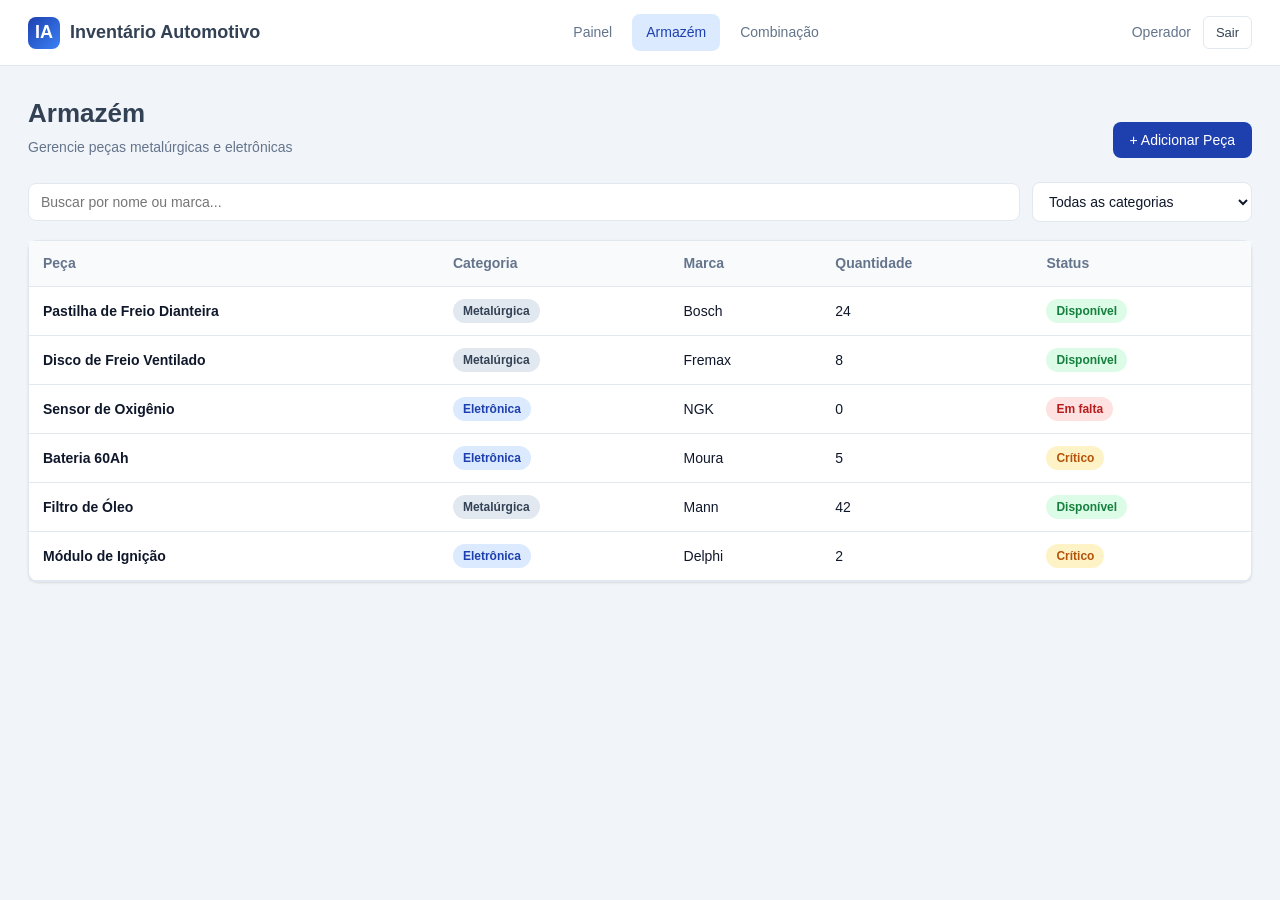
==== backend-prototipo/dashboard-industrial/dashboard-industrial/armazem.html @ 678e6d79 "agora vai" ====
<!DOCTYPE html>
<html lang="pt-BR">
<head>
  <meta charset="UTF-8" />
  <meta name="viewport" content="width=device-width, initial-scale=1.0" />
  <title>Armazém - Dashboard Industrial</title>
  <link rel="stylesheet" href="css/styles.css" />
</head>
<body>
  <nav class="navbar">
    <div class="navbar-inner">
      <a class="brand" href="dashboard.html">
        <div class="brand-mark">IA</div>
        <span>Inventário Automotivo</span>
      </a>
      <div class="nav-links">
        <a class="nav-link" href="dashboard.html">Painel</a>
        <a class="nav-link active" href="armazem.html">Armazém</a>
        <a class="nav-link" href="combinacao.html">Combinação</a>
      </div>
      <div class="nav-user">
        <span id="user-name">Operador</span>
        <a class="logout-btn" href="index.html">Sair</a>
      </div>
    </div>
  </nav>

  <main class="page">
    <header class="page-header">
      <div>
        <h1 class="page-title">Armazém</h1>
        <p class="page-subtitle">Gerencie peças metalúrgicas e eletrônicas</p>
      </div>
      <button class="btn btn-primary" id="btn-open-add">+ Adicionar Peça</button>
    </header>

    <div class="toolbar">
      <input type="search" id="search" class="input toolbar-grow" placeholder="Buscar por nome ou marca..." />
      <select id="filter-category" class="select">
        <option value="Todas">Todas as categorias</option>
        <option value="Metalurgica">Metalúrgica</option>
        <option value="Eletronica">Eletrônica</option>
      </select>
    </div>

    <section class="card">
      <div class="card-body" style="padding: 0;">
        <div class="table-wrap">
          <table class="table">
            <thead>
              <tr>
                <th>Peça</th>
                <th>Categoria</th>
                <th>Marca</th>
                <th>Quantidade</th>
                <th>Status</th>
              </tr>
            </thead>
            <tbody id="parts-body">
              <tr><td colspan="5" class="empty">Carregando...</td></tr>
            </tbody>
          </table>
        </div>
      </div>
    </section>
  </main>

  <!-- Modal: Adicionar Peca -->
  <div class="modal-backdrop" id="modal-add">
    <div class="modal">
      <div class="modal-header">
        <h3 class="modal-title">Adicionar Nova Peça</h3>
        <button class="modal-close" data-close>×</button>
      </div>
      <form id="form-add-part">
        <div class="modal-body">
          <div id="add-alert" class="alert alert-error" style="display:none;"></div>

          <div class="field">
            <label class="label" for="p-name">Nome da peça</label>
            <input id="p-name" class="input" type="text" required placeholder="Ex.: Pastilha de Freio Dianteira" />
          </div>
          <div class="field">
            <label class="label" for="p-category">Categoria</label>
            <select id="p-category" class="select" required>
              <option value="">Selecione...</option>
              <option value="Metalurgica">Metalúrgica</option>
              <option value="Eletronica">Eletrônica</option>
            </select>
          </div>
          <div class="field">
            <label class="label" for="p-brand">Marca</label>
            <input id="p-brand" class="input" type="text" required placeholder="Ex.: Bosch" />
          </div>
          <div class="field">
            <label class="label" for="p-quantity">Quantidade</label>
            <input id="p-quantity" class="input" type="number" min="0" required value="0" />
          </div>
        </div>
        <div class="modal-footer">
          <button type="button" class="btn btn-outline" data-close>Cancelar</button>
          <button type="submit" class="btn btn-primary">Salvar peça</button>
        </div>
      </form>
    </div>
  </div>

  <script src="js/armazem.js"></script>
</body>
</html>
---- backend-prototipo/dashboard-industrial/dashboard-industrial/css/styles.css ----
/* ============================================================
   Dashboard Industrial - Estilos globais
   Paleta: cinza ardosia + azul industrial + brancos
   ============================================================ */
:root {
  --bg: #f1f5f9;
  --surface: #ffffff;
  --surface-2: #f8fafc;
  --border: #e2e8f0;
  --text: #0f172a;
  --text-muted: #64748b;
  --primary: #1e40af;
  --primary-hover: #1e3a8a;
  --primary-soft: #dbeafe;
  --slate: #334155;
  --success: #15803d;
  --success-soft: #dcfce7;
  --warning: #b45309;
  --warning-soft: #fef3c7;
  --danger: #b91c1c;
  --danger-soft: #fee2e2;
  --shadow: 0 1px 3px rgba(15, 23, 42, .08), 0 1px 2px rgba(15, 23, 42, .04);
  --shadow-lg: 0 10px 30px -10px rgba(30, 64, 175, .25);
  --radius: 10px;
}

* { box-sizing: border-box; }
html, body { margin: 0; padding: 0; }
body {
  font-family: -apple-system, BlinkMacSystemFont, "Segoe UI", Roboto, "Helvetica Neue", Arial, sans-serif;
  background: var(--bg);
  color: var(--text);
  -webkit-font-smoothing: antialiased;
  line-height: 1.5;
}
a { color: inherit; text-decoration: none; }
button { font-family: inherit; cursor: pointer; }

/* ===== Navbar ===== */
.navbar {
  background: var(--surface);
  border-bottom: 1px solid var(--border);
  position: sticky; top: 0; z-index: 50;
}
.navbar-inner {
  max-width: 1400px; margin: 0 auto;
  display: flex; align-items: center; justify-content: space-between;
  padding: 14px 28px;
}
.brand {
  display: flex; align-items: center; gap: 10px;
  font-weight: 700; font-size: 18px; color: var(--slate);
}
.brand-mark {
  width: 32px; height: 32px; border-radius: 8px;
  background: linear-gradient(135deg, var(--primary), #3b82f6);
  display: grid; place-items: center; color: white; font-weight: 800;
}
.nav-links { display: flex; gap: 6px; }
.nav-link {
  padding: 8px 14px; border-radius: 8px; color: var(--text-muted);
  font-weight: 500; font-size: 14px; transition: all .15s;
}
.nav-link:hover { background: var(--surface-2); color: var(--text); }
.nav-link.active { background: var(--primary-soft); color: var(--primary); }
.nav-user {
  display: flex; align-items: center; gap: 12px;
  font-size: 14px; color: var(--text-muted);
}
.logout-btn {
  background: transparent; border: 1px solid var(--border);
  padding: 6px 12px; border-radius: 6px; font-size: 13px; color: var(--slate);
}
.logout-btn:hover { background: var(--surface-2); }

/* ===== Layout ===== */
.page { max-width: 1400px; margin: 0 auto; padding: 28px; }
.page-header { margin-bottom: 24px; display: flex; justify-content: space-between; align-items: end; flex-wrap: wrap; gap: 16px; }
.page-title { font-size: 26px; font-weight: 700; margin: 0; color: var(--slate); }
.page-subtitle { color: var(--text-muted); margin: 4px 0 0; font-size: 14px; }

/* ===== Cards ===== */
.card {
  background: var(--surface);
  border: 1px solid var(--border);
  border-radius: var(--radius);
  box-shadow: var(--shadow);
}
.card-header { padding: 18px 22px; border-bottom: 1px solid var(--border); }
.card-title { margin: 0; font-size: 16px; font-weight: 600; color: var(--slate); }
.card-body { padding: 22px; }

/* ===== Metric Cards ===== */
.metrics-grid {
  display: grid; grid-template-columns: repeat(auto-fit, minmax(220px, 1fr));
  gap: 18px; margin-bottom: 28px;
}
.metric {
  background: var(--surface); border: 1px solid var(--border);
  border-radius: var(--radius); padding: 20px; box-shadow: var(--shadow);
  display: flex; align-items: center; gap: 16px;
}
.metric-icon {
  width: 48px; height: 48px; border-radius: 10px;
  display: grid; place-items: center; font-size: 22px;
  background: var(--primary-soft); color: var(--primary);
}
.metric-icon.warn { background: var(--warning-soft); color: var(--warning); }
.metric-icon.danger { background: var(--danger-soft); color: var(--danger); }
.metric-icon.success { background: var(--success-soft); color: var(--success); }
.metric-label { font-size: 13px; color: var(--text-muted); }
.metric-value { font-size: 26px; font-weight: 700; color: var(--slate); }

/* ===== Buttons ===== */
.btn {
  display: inline-flex; align-items: center; gap: 8px;
  border: 1px solid transparent; padding: 9px 16px;
  border-radius: 8px; font-size: 14px; font-weight: 500;
  transition: all .15s;
}
.btn-primary { background: var(--primary); color: white; }
.btn-primary:hover { background: var(--primary-hover); box-shadow: var(--shadow-lg); }
.btn-outline { background: white; color: var(--slate); border-color: var(--border); }
.btn-outline:hover { background: var(--surface-2); }
.btn-danger { background: var(--danger); color: white; }
.btn-danger:hover { background: #991b1b; }
.btn-block { width: 100%; justify-content: center; }

/* ===== Forms ===== */
.field { margin-bottom: 14px; }
.label { display: block; font-size: 13px; font-weight: 500; color: var(--slate); margin-bottom: 6px; }
.input, .select, .textarea {
  width: 100%; padding: 10px 12px;
  border: 1px solid var(--border); border-radius: 8px;
  font-size: 14px; background: white; color: var(--text);
  transition: border-color .15s, box-shadow .15s;
}
.input:focus, .select:focus, .textarea:focus {
  outline: none; border-color: var(--primary);
  box-shadow: 0 0 0 3px rgba(30, 64, 175, .12);
}
.textarea { resize: vertical; min-height: 90px; }

/* ===== Tables ===== */
.table-wrap { overflow-x: auto; }
.table { width: 100%; border-collapse: collapse; }
.table th, .table td { text-align: left; padding: 12px 14px; font-size: 14px; }
.table th { background: var(--surface-2); color: var(--text-muted); font-weight: 600; border-bottom: 1px solid var(--border); }
.table tbody tr { border-bottom: 1px solid var(--border); }
.table tbody tr:hover { background: var(--surface-2); }

/* ===== Badges ===== */
.badge {
  display: inline-block; padding: 3px 10px; border-radius: 999px;
  font-size: 12px; font-weight: 600;
}
.badge-ok      { background: var(--success-soft); color: var(--success); }
.badge-warn    { background: var(--warning-soft); color: var(--warning); }
.badge-danger  { background: var(--danger-soft);  color: var(--danger);  }
.badge-info    { background: var(--primary-soft); color: var(--primary); }
.badge-slate   { background: #e2e8f0; color: var(--slate); }

/* ===== Toolbar ===== */
.toolbar {
  display: flex; gap: 12px; flex-wrap: wrap;
  margin-bottom: 18px; align-items: center;
}
.toolbar .input, .toolbar .select { width: auto; min-width: 220px; }
.toolbar-grow { flex: 1; }

/* ===== Login ===== */
.auth-wrap {
  min-height: 100vh; display: grid; grid-template-columns: 1fr 1fr;
}
.auth-hero {
  background: linear-gradient(135deg, var(--primary) 0%, #0f172a 100%);
  color: white; padding: 60px; display: flex; flex-direction: column; justify-content: center;
  position: relative; overflow: hidden;
}
.auth-hero::before {
  content: ""; position: absolute; inset: 0;
  background-image: radial-gradient(circle at 20% 30%, rgba(255,255,255,.08) 0, transparent 40%),
                    radial-gradient(circle at 80% 70%, rgba(255,255,255,.06) 0, transparent 40%);
}
.auth-hero-content { position: relative; z-index: 1; max-width: 460px; }
.auth-hero h1 { font-size: 38px; line-height: 1.15; margin: 0 0 16px; }
.auth-hero p { color: rgba(255,255,255,.8); font-size: 15px; margin: 0 0 32px; }
.auth-features { display: grid; gap: 14px; }
.auth-feature { display: flex; gap: 12px; align-items: start; font-size: 14px; }
.auth-feature .dot {
  width: 28px; height: 28px; border-radius: 8px; background: rgba(255,255,255,.12);
  display: grid; place-items: center; flex-shrink: 0;
}
.auth-form-side {
  display: grid; place-items: center; padding: 40px;
}
.auth-card { width: 100%; max-width: 420px; }
.auth-tabs { display: flex; border-bottom: 1px solid var(--border); margin-bottom: 22px; }
.auth-tab {
  flex: 1; padding: 12px; background: transparent; border: 0;
  font-size: 14px; font-weight: 500; color: var(--text-muted);
  border-bottom: 2px solid transparent;
}
.auth-tab.active { color: var(--primary); border-bottom-color: var(--primary); }
.muted { color: var(--text-muted); font-size: 13px; }

/* ===== Diagnostic results ===== */
.result-card {
  border-left: 4px solid var(--primary);
  background: var(--surface);
  border-radius: var(--radius); padding: 24px;
  border: 1px solid var(--border); border-left-width: 4px;
  margin-top: 22px;
}
.result-card.danger { border-left-color: var(--danger); background: #fff5f5; }
.result-header { display: flex; justify-content: space-between; align-items: start; gap: 12px; flex-wrap: wrap; }
.result-title { margin: 0; font-size: 20px; color: var(--slate); }
.result-grid {
  display: grid; grid-template-columns: repeat(auto-fit, minmax(180px, 1fr));
  gap: 16px; margin-top: 18px;
}
.result-grid .label { font-size: 12px; text-transform: uppercase; letter-spacing: .03em; }
.result-grid .value { font-size: 16px; font-weight: 600; color: var(--slate); }
.compat-section { margin-top: 22px; padding-top: 18px; border-top: 1px solid var(--border); }
.compat-section h4 { margin: 0 0 10px; font-size: 14px; color: var(--slate); }
.compat-list { display: flex; flex-wrap: wrap; gap: 8px; }

/* ===== Modal ===== */
.modal-backdrop {
  position: fixed; inset: 0; background: rgba(15, 23, 42, .5);
  display: none; align-items: center; justify-content: center; z-index: 100;
  padding: 20px;
}
.modal-backdrop.open { display: flex; }
.modal {
  background: white; border-radius: 12px; width: 100%; max-width: 480px;
  box-shadow: 0 25px 50px -12px rgba(0, 0, 0, .25);
  animation: modal-in .18s ease-out;
}
@keyframes modal-in { from { opacity: 0; transform: translateY(8px); } to { opacity: 1; transform: none; } }
.modal-header {
  padding: 18px 22px; border-bottom: 1px solid var(--border);
  display: flex; justify-content: space-between; align-items: center;
}
.modal-title { margin: 0; font-size: 17px; font-weight: 600; color: var(--slate); }
.modal-close { background: transparent; border: 0; font-size: 22px; color: var(--text-muted); }
.modal-body { padding: 22px; }
.modal-footer { padding: 16px 22px; border-top: 1px solid var(--border); display: flex; justify-content: flex-end; gap: 10px; }

/* ===== Alerts / Empty ===== */
.alert {
  padding: 12px 14px; border-radius: 8px; font-size: 14px; margin-bottom: 14px;
}
.alert-error   { background: var(--danger-soft);  color: var(--danger);  }
.alert-success { background: var(--success-soft); color: var(--success); }
.empty { text-align: center; padding: 40px 20px; color: var(--text-muted); }

/* ===== Responsive ===== */
@media (max-width: 900px) {
  .auth-wrap { grid-template-columns: 1fr; }
  .auth-hero { padding: 40px 28px; }
  .navbar-inner { padding: 12px 18px; flex-wrap: wrap; gap: 8px; }
  .page { padding: 18px; }
}
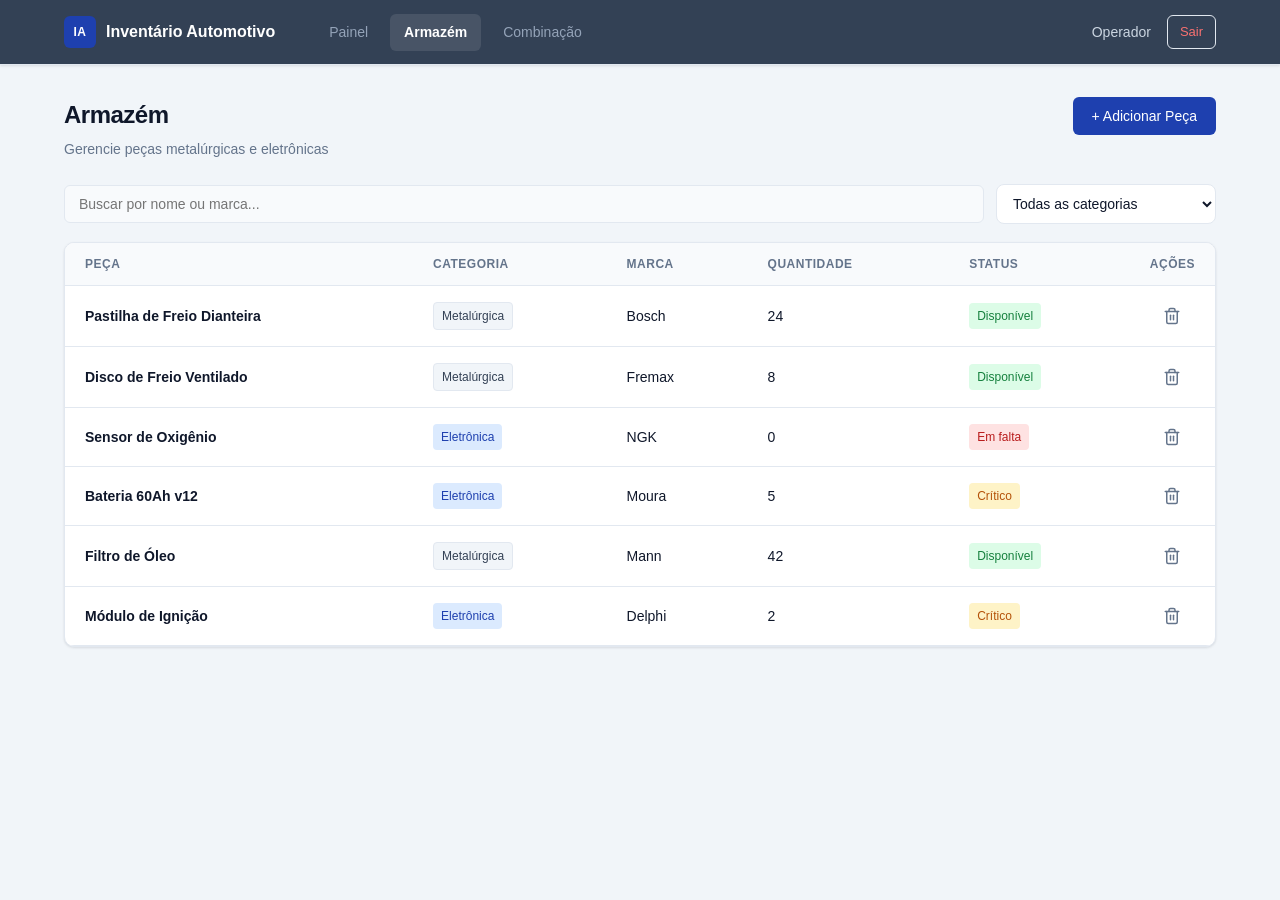
==== commit b8ef387f: "Lixeira para os itens do armazem" ====
--- a/backend-prototipo/dashboard-industrial/dashboard-industrial/armazem.html
+++ b/backend-prototipo/dashboard-industrial/dashboard-industrial/armazem.html
@@ -54,10 +54,11 @@
                 <th>Marca</th>
                 <th>Quantidade</th>
                 <th>Status</th>
+                <th style="width: 80px; text-align: center;">Ações</th>
               </tr>
             </thead>
             <tbody id="parts-body">
-              <tr><td colspan="5" class="empty">Carregando...</td></tr>
+              <tr><td colspan="6" class="empty">Carregando...</td></tr>
             </tbody>
           </table>
         </div>
@@ -65,7 +66,6 @@
     </section>
   </main>
 
-  <!-- Modal: Adicionar Peca -->
   <div class="modal-backdrop" id="modal-add">
     <div class="modal">
       <div class="modal-header">
@@ -107,4 +107,4 @@
 
   <script src="js/armazem.js"></script>
 </body>
-</html>
+</html>
--- a/backend-prototipo/dashboard-industrial/dashboard-industrial/css/styles.css
+++ b/backend-prototipo/dashboard-industrial/dashboard-industrial/css/styles.css
@@ -246,14 +246,138 @@
 .modal-close { background: transparent; border: 0; font-size: 22px; color: var(--text-muted); }
 .modal-body { padding: 22px; }
 .modal-footer { padding: 16px 22px; border-top: 1px solid var(--border); display: flex; justify-content: flex-end; gap: 10px; }
+/* ============================================================
+   Dashboard Industrial - Estilos globais
+   Paleta: cinza ardosia + azul industrial + brancos
+   ============================================================ */
+:root {
+  --bg: #f1f5f9;
+  --surface: #ffffff;
+  --surface-2: #f8fafc;
+  --border: #e2e8f0;
+  --text: #0f172a;
+  --text-muted: #64748b;
+  --primary: #1e40af;
+  --primary-hover: #1e3a8a;
+  --primary-soft: #dbeafe;
+  --slate: #334155;
+  --success: #15803d;
+  --success-soft: #dcfce7;
+  --warning: #b45309;
+  --warning-soft: #fef3c7;
+  --danger: #b91c1c;
+  --danger-soft: #fee2e2;
+  --shadow: 0 1px 3px rgba(15, 23, 42, .08), 0 1px 2px rgba(15, 23, 42, .04);
+  --shadow-lg: 0 10px 30px -10px rgba(30, 64, 175, .25);
+  --radius: 10px;
+}
+
+* { box-sizing: border-box; }
+html, body { margin: 0; padding: 0; font-family: -apple-system, BlinkMacSystemFont, "Segoe UI", Roboto, Helvetica, Arial, sans-serif; background: var(--bg); color: var(--text); -webkit-font-smoothing: antialiased; }
+
+/* ===== Layout Navbar ===== */
+.navbar { background: var(--slate); color: white; position: sticky; top: 0; z-index: 50; box-shadow: var(--shadow); }
+.navbar-inner { max-width: 1200px; margin: 0 auto; padding: 0 24px; display: flex; align-items: center; height: 64px; }
+.brand { display: flex; align-items: center; gap: 10px; text-decoration: none; color: white; font-weight: 700; font-size: 16px; margin-right: 40px; }
+.brand-mark { background: var(--primary); padding: 4px 8px; border-radius: 6px; font-size: 12px; font-weight: 800; letter-spacing: 0.5px; }
+.nav-links { display: flex; gap: 8px; flex: 1; }
+.nav-link { color: #94a3b8; text-decoration: none; padding: 8px 14px; border-radius: 6px; font-size: 14px; font-weight: 500; transition: all .15s ease; }
+.nav-link:hover { color: white; background: rgba(255,255,255,0.05); }
+.nav-link.active { color: white; background: rgba(255,255,255,0.1); font-weight: 600; }
+.nav-user { display: flex; align-items: center; gap: 16px; font-size: 14px; color: #cbd5e1; }
+.logout-btn { color: #f87171; text-decoration: none; font-weight: 500; padding: 6px 12px; border-radius: 6px; transition: background .15s ease; }
+.logout-btn:hover { background: rgba(239, 68, 68, 0.1); }
+
+/* ===== Core Structural ===== */
+.page { max-width: 1200px; margin: 0 auto; padding: 32px 24px; }
+.page-header { margin-bottom: 24px; display: flex; justify-content: space-between; align-items: flex-start; }
+.page-title { margin: 0; font-size: 24px; font-weight: 700; color: var(--text); letter-spacing: -0.5px; }
+.page-subtitle { margin: 6px 0 0; font-size: 14px; color: var(--text-muted); }
+
+/* ===== Base Component Card ===== */
+.card { background: var(--surface); border-radius: var(--radius); border: 1px solid var(--border); box-shadow: var(--shadow); overflow: hidden; }
+.card-header { padding: 16px 20px; border-bottom: 1px solid var(--border); display: flex; justify-content: space-between; align-items: center; }
+.card-title { margin: 0; font-size: 15px; font-weight: 600; color: var(--slate); }
+.card-body { padding: 20px; }
+
+/* ===== Form Inputs ===== */
+.field { margin-bottom: 16px; }
+.label { display: block; font-size: 13px; font-weight: 500; color: var(--slate); margin-bottom: 6px; }
+.input, .textarea { width: 100%; padding: 10px 14px; border: 1px solid var(--border); border-radius: 6px; background: var(--surface-2); color: var(--text); font-size: 14px; transition: all .15s ease; }
+.input:focus, .textarea:focus { outline: none; border-color: var(--primary); background: white; box-shadow: 0 0 0 3px var(--primary-soft); }
+.textarea { height: 100px; resize: vertical; }
+
+/* ===== Buttons ===== */
+.btn { display: inline-flex; align-items: center; justify-content: center; padding: 10px 18px; font-size: 14px; font-weight: 500; border-radius: 6px; border: 1px solid transparent; cursor: pointer; transition: all .15s ease; text-decoration: none; }
+.btn-primary { background: var(--primary); color: white; }
+.btn-primary:hover { background: var(--primary-hover); }
+.btn-danger { background: var(--danger-soft); color: var(--danger); }
+.btn-danger:hover { background: var(--danger); color: white; }
+.btn-block { display: flex; width: 100%; }
+
+/* ===== Table / Inventory Grid ===== */
+.table-wrap { overflow-x: auto; }
+.table { width: 100%; border-collapse: collapse; text-align: left; font-size: 14px; }
+.table th { padding: 12px 20px; background: var(--surface-2); font-weight: 600; color: var(--text-muted); font-size: 12px; text-transform: uppercase; letter-spacing: 0.5px; border-bottom: 1px solid var(--border); }
+.table td { padding: 16px 20px; border-bottom: 1px solid var(--border); color: var(--text); }
+.table tr:last-child td { border-bottom: 0; }
+.table tr:hover td { background: var(--surface-2); }
+
+/* ===== Badges / Tags ===== */
+.badge { display: inline-flex; padding: 4px 8px; font-size: 12px; font-weight: 500; border-radius: 4px; }
+.badge-ok { background: var(--success-soft); color: var(--success); }
+.badge-warn { background: var(--warning-soft); color: var(--warning); }
+.badge-danger { background: var(--danger-soft); color: var(--danger); }
+.badge-slate { background: var(--bg); color: var(--slate); border: 1px solid var(--border); }
+
+/* ===== Diagnostic Layout Results ===== */
+.result-card { background: white; border-radius: var(--radius); border: 1px solid var(--border); box-shadow: var(--shadow); padding: 24px; margin-top: 24px; animation: fade-in .2s ease-out; }
+.result-card.danger { border-left: 4px solid var(--danger); }
+@keyframes fade-in { from { opacity: 0; transform: translateY(4px); } to { opacity: 1; transform: none; } }
+.result-header { display: flex; justify-content: space-between; align-items: flex-start; border-bottom: 1px solid var(--border); padding-bottom: 16px; margin-bottom: 16px; }
+.result-title { margin: 0; font-size: 18px; font-weight: 700; color: var(--text); }
+.muted { color: var(--text-muted); font-size: 13px; }
+.result-grid { display: grid; grid-template-columns: repeat(auto-fit, minmax(18px, 1fr)); gap: 16px; margin-bottom: 20px; }
+.result-grid .label { margin-bottom: 4px; color: var(--text-muted); }
+.result-grid .value { font-size: 15px; font-weight: 600; color: var(--slate); }
+.compat-section h4 { margin: 0 0 10px 0; font-size: 13px; font-weight: 600; color: var(--slate); text-transform: uppercase; letter-spacing: 0.5px; }
+.compat-list { display: flex; flex-wrap: wrap; gap: 6px; }
+
+/* ===== Auth / Entry screen ===== */
+.auth-bg { background: var(--slate); display: flex; min-height: 100vh; align-items: center; justify-content: center; padding: 20px; }
+.auth-wrap { background: white; border-radius: 16px; width: 100%; max-width: 880px; display: grid; grid-template-columns: 1fr 1.1fr; overflow: hidden; box-shadow: 0 20px 25px -5px rgba(0,0,0,0.3); }
+.auth-hero { background: linear-gradient(135deg, var(--primary), var(--primary-hover)); color: white; padding: 48px; display: flex; flex-direction: column; justify-content: space-between; position: relative; }
+.auth-hero-title { font-size: 28px; font-weight: 800; margin: 0; letter-spacing: -0.5px; line-height: 1.2; }
+.auth-hero-desc { font-size: 14px; color: #93c5fd; margin: 12px 0 0 0; line-height: 1.5; }
+.auth-form-side { padding: 48px; display: flex; flex-direction: column; justify-content: center; }
+.auth-title { margin: 0 0 6px 0; font-size: 22px; font-weight: 700; }
+.auth-subtitle { margin: 0 0 28px 0; font-size: 14px; color: var(--text-muted); }
+
+/* ===== Modal Base ===== */
+.modal-backdrop {
+  position: fixed; top: 0; left: 0; width: 100%; height: 100%; background: rgba(15, 23, 42, .5);
+  display: none; align-items: center; justify-content: center; z-index: 100; padding: 20px;
+}
+.modal-backdrop.open { display: flex; }
+.modal {
+  background: white; border-radius: 12px; width: 100%; max-width: 480px;
+  box-shadow: 0 25px 50px -12px rgba(0, 0, 0, .25);
+  animation: modal-in .18s ease-out;
+}
+@keyframes modal-in { from { opacity: 0; transform: translateY(8px); } to { opacity: 1; transform: none; } }
+.modal-header {
+  padding: 18px 22px; border-bottom: 1px solid var(--border);
+  display: flex; justify-content: space-between; align-items: center;
+}
+.modal-title { margin: 0; font-size: 17px; font-weight: 600; color: var(--slate); }
+.modal-close { background: transparent; border: 0; font-size: 22px; color: var(--text-muted); cursor: pointer; }
+.modal-body { padding: 22px; }
+.modal-footer { padding: 16px 22px; border-top: 1px solid var(--border); display: flex; justify-content: flex-end; gap: 10px; }
 
 /* ===== Alerts / Empty ===== */
-.alert {
-  padding: 12px 14px; border-radius: 8px; font-size: 14px; margin-bottom: 14px;
-}
-.alert-error   { background: var(--danger-soft);  color: var(--danger);  }
-.alert-success { background: var(--success-soft); color: var(--success); }
-.empty { text-align: center; padding: 40px 20px; color: var(--text-muted); }
+.alert { padding: 12px 16px; border-radius: 6px; font-size: 14px; margin-bottom: 16px; border: 1px solid transparent; }
+.alert-danger { background: var(--danger-soft); color: var(--danger); border-color: rgba(185, 28, 28, 0.1); }
+.card-body.empty { text-align: center; padding: 40px 20px; color: var(--text-muted); font-size: 14px; }
 
 /* ===== Responsive ===== */
 @media (max-width: 900px) {
@@ -262,3 +386,140 @@
   .navbar-inner { padding: 12px 18px; flex-wrap: wrap; gap: 8px; }
   .page { padding: 18px; }
 }
+
+/* ============================================================
+   LINHA 249+ : Estilos específicos para a Tela de Combinação
+   ============================================================ */
+
+/* Container que divide a tela em duas colunas */
+.page-combinacao .combinacao-container {
+  display: grid;
+  grid-template-columns: 420px 1fr;
+  gap: 28px;
+  align-items: start;
+  margin-top: 10px;
+}
+
+/* Ajustes de altura fixa nos cards da tela */
+.page-combinacao .combinacao-form-card,
+.page-combinacao .empty-state-card {
+  height: 100%;
+  min-height: 420px;
+}
+
+/* Botão Azul Customizado (Analisar Combinação) */
+.page-combinacao .btn-analyze {
+  background-color: #1a66ff;
+  color: #ffffff;
+  padding: 12px;
+  font-size: 15px;
+  font-weight: 600;
+  border-radius: 8px;
+  margin-top: 20px;
+  display: flex;
+  justify-content: center;
+  align-items: center;
+  gap: 8px;
+  border: none;
+  transition: background-color 0.2s ease;
+}
+
+.page-combinacao .btn-analyze:hover {
+  background-color: #0052cc;
+}
+
+.page-combinacao .icon-search {
+  width: 18px;
+  height: 18px;
+}
+
+/* Centralização do Estado Vazio (Lupa da Direita) */
+.page-combinacao .empty-state-card .card-body.empty {
+  display: flex;
+  flex-direction: column;
+  justify-content: center;
+  align-items: center;
+  height: 100%;
+  min-height: 380px;
+  color: #64748b;
+  font-size: 15px;
+}
+
+.page-combinacao .search-illustration svg {
+  width: 80px;
+  height: 80px;
+  color: #cbd5e1;
+  margin-bottom: 16px;
+}
+
+/* ===== Estilização do Autocomplete do Armazém ===== */
+.page-combinacao .autocomplete-suggestions {
+  position: absolute;
+  top: 100%;
+  left: 0;
+  right: 0;
+  background: #ffffff;
+  border: 1px solid #cbd5e1;
+  border-top: none;
+  border-radius: 0 0 8px 8px;
+  max-height: 200px;
+  overflow-y: auto;
+  z-index: 999;
+  box-shadow: 0 4px 6px -1px rgba(0, 0, 0, 0.1);
+  display: none;
+}
+
+.page-combinacao .suggestion-item {
+  padding: 10px 14px;
+  cursor: pointer;
+  display: flex;
+  justify-content: space-between;
+  align-items: center;
+  font-size: 13px;
+  border-bottom: 1px solid #f1f5f9;
+  transition: background 0.15s ease;
+}
+
+.page-combinacao .suggestion-item:hover {
+  background: #f8fafc;
+}
+
+.page-combinacao .suggest-main {
+  color: #334155;
+  text-align: left;
+}
+
+.page-combinacao .suggest-sub {
+  color: #94a3b8;
+  font-size: 11px;
+}
+
+.page-combinacao .suggest-badge {
+  font-size: 11px;
+  padding: 2px 6px;
+  border-radius: 4px;
+  font-weight: 600;
+}
+
+.page-combinacao .stock-ok {
+  background-color: #dcfce7;
+  color: #15803d;
+}
+
+.page-combinacao .stock-empty {
+  background-color: #fee2e2;
+  color: #b91c1c;
+}
+
+/* Responsividade para telas menores na combinação */
+@media (max-width: 900px) {
+  .page-combinacao .combinacao-container {
+    grid-template-columns: 1fr;
+    gap: 20px;
+  }
+  
+  .page-combinacao .combinacao-form-card,
+  .page-combinacao .empty-state-card {
+    min-height: auto;
+  }
+}
